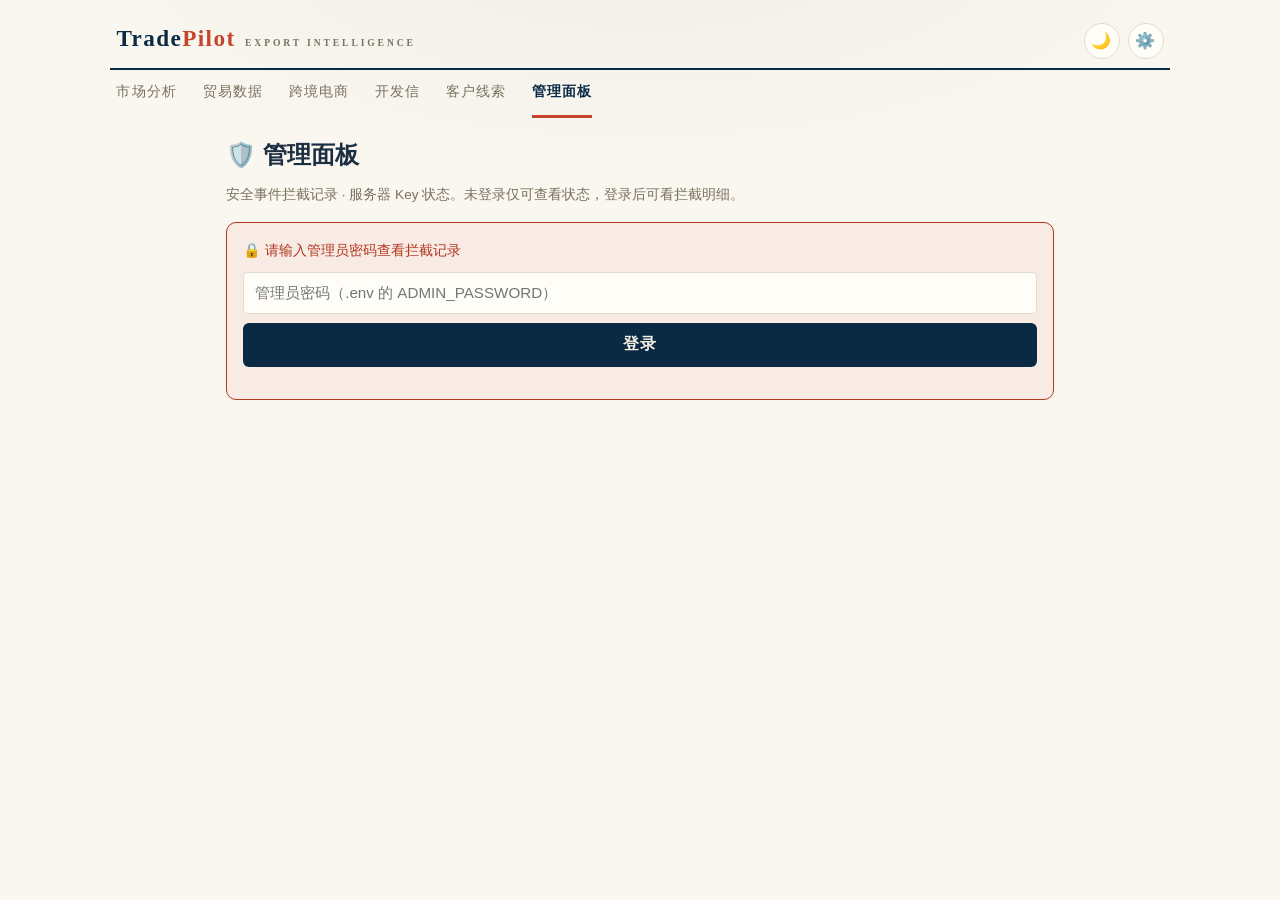
==== static/admin.html @ b552e44a "feat: v1.0.0 — 权限层+安全加固+Agent+线索+性能+测试/CI+部署 - 阶段1: 管理员账户(session)+匿名演示(服务器Key+IP限流)+access_log 可展示拒" ====
<!DOCTYPE html>
<html lang="zh-CN">
<head>
  <meta charset="UTF-8">
  <meta name="viewport" content="width=device-width, initial-scale=1.0">
  <title>TradePilot AI — 管理面板</title>
  <link rel="stylesheet" href="style.css?v=15">
  <style>
    .admin-form { display: flex; gap: 0.6rem; flex-wrap: wrap; margin-bottom: 1rem; }
    .admin-form input {
      flex: 1; min-width: 180px; padding: 0.7rem; border: 1px solid var(--border);
      border-radius: var(--radius-sm); background: var(--card); color: var(--text); font-size: 0.95rem;
    }
    .stat-grid { display: flex; gap: 0.8rem; flex-wrap: wrap; margin-bottom: 1.2rem; }
    .stat-card {
      flex: 1; min-width: 140px; border: 1px solid var(--border); border-radius: 10px;
      padding: 0.8rem 1rem; background: var(--card); text-align: center;
    }
    .stat-card .num { font-size: 1.5rem; font-weight: 700; color: var(--accent); }
    .stat-card .label { font-size: 0.78rem; color: var(--muted); margin-top: 0.2rem; }
    table.log-table { width: 100%; border-collapse: collapse; font-size: 0.82rem; }
    table.log-table th, table.log-table td {
      border: 1px solid var(--border); padding: 0.4rem 0.6rem; text-align: left; color: var(--text);
    }
    table.log-table th { background: var(--card-2); color: var(--muted); }
    .tag { display: inline-block; padding: 0 0.5rem; border-radius: 999px; font-size: 0.72rem; }
    .tag.blocked { background: rgba(220,38,38,.12); color: var(--error); }
    .tag.ok { background: rgba(13,148,136,.12); color: var(--teal); }
    .key-row { display: flex; justify-content: space-between; padding: 0.3rem 0; font-size: 0.85rem; color: var(--text); border-bottom: 1px dashed var(--border); }
    .key-row .ok { color: var(--teal); }
    .key-row .no { color: var(--muted); }
    .status-line { font-size: 0.85rem; color: var(--muted); margin: 0.5rem 0; }
    .status-line.error { color: var(--error); }
  </style>
</head>
<body>
  <header class="brandbar">
    <a class="brand" href="/">Trade<em>Pilot</em><span class="brand-tag">Export Intelligence</span></a>
    <div class="brand-right">
      <button class="theme-toggle" id="theme-toggle" title="切换主题" aria-label="切换主题">🌙</button>
    </div>
  </header>
  <nav class="nav-line">
    <a href="/">市场分析</a>
    <a href="/trade.html">贸易数据</a>
    <a href="/ecommerce.html">跨境电商</a>
    <a href="/business.html">开发信</a>
    <a href="/leads.html">客户线索</a>
    <a href="/admin.html" class="active">管理面板</a>
  </nav>
  <main style="max-width:860px;margin:0 auto;padding:1.2rem 1rem;">
    <h2 style="margin-bottom:0.4rem;color:var(--text);">🛡️ 管理面板</h2>
    <p style="font-size:.85rem;color:var(--muted);margin-bottom:1rem;">
      安全事件拦截记录 · 服务器 Key 状态。未登录仅可查看状态，登录后可看拦截明细。
    </p>

    <div id="admin-login-box" style="display:none;margin-bottom:1rem;border:1px solid var(--error);border-radius:10px;padding:1rem;background:rgba(220,38,38,.06);">
      <div style="font-size:.88rem;color:var(--error);margin-bottom:0.6rem;">🔒 请输入管理员密码查看拦截记录</div>
      <div class="admin-form">
        <input type="password" id="admin-pw" placeholder="管理员密码（.env 的 ADMIN_PASSWORD）">
        <button class="btn-primary" id="admin-login" style="border:none;border-radius:6px;cursor:pointer;padding:0.7rem 1.4rem;">登录</button>
      </div>
      <div class="status-line error" id="admin-login-hint" style="margin:0;"></div>
    </div>

    <div id="admin-content" hidden>
      <div class="stat-grid">
        <div class="stat-card"><div class="num" id="stat-blocked">—</div><div class="label">累计拦截未授权访问</div></div>
        <div class="stat-card"><div class="num" id="stat-ok">—</div><div class="label">放行安全事件记录</div></div>
        <div class="stat-card"><div class="num" id="stat-keys">—</div><div class="label">已配置 Key 数</div></div>
      </div>
      <h3 style="margin:1rem 0 0.5rem;color:var(--text);">服务器 Key 状态</h3>
      <div id="key-status" style="background:var(--card);border:1px solid var(--border);border-radius:10px;padding:0.8rem 1rem;margin-bottom:1rem;"></div>
      <h3 style="margin:1rem 0 0.5rem;color:var(--text);">最近拦截/安全事件（50 条）</h3>
      <div style="overflow-x:auto;">
        <table class="log-table">
          <thead><tr><th>时间</th><th>IP</th><th>动作</th><th>结果</th><th>路径</th></tr></thead>
          <tbody id="log-body"></tbody>
        </table>
      </div>
    </div>
    <div class="status-line" id="admin-status"></div>
  </main>

  <script>
    (function () {
      const btn = document.getElementById('theme-toggle');
      const saved = localStorage.getItem('tradepilot-theme');
      if (saved === 'dark') document.documentElement.classList.add('dark');
      btn.textContent = saved === 'dark' ? '☀️' : '🌙';
      btn.addEventListener('click', () => {
        const dark = document.documentElement.classList.toggle('dark');
        localStorage.setItem('tradepilot-theme', dark ? 'dark' : 'light');
        btn.textContent = dark ? '☀️' : '🌙';
      });
    })();

    const loginBox = document.getElementById('admin-login-box');
    const content = document.getElementById('admin-content');
    const statusEl = document.getElementById('admin-status');
    const loginHint = document.getElementById('admin-login-hint');

    function esc(s) { return String(s == null ? '' : s).replace(/</g, '&lt;'); }

    async function loadKeys() {
      try {
        const resp = await fetch('/api/settings');
        const s = await resp.json();
        const keyDefs = [
          ['DEEPSEEK_API_KEY', 'DeepSeek Key'], ['AI_API_KEY', 'AI Key'],
          ['TAVILY_API_KEY', 'Tavily/搜索 Key'], ['EBAY_APP_ID', 'eBay App ID'],
          ['ALIEXPRESS_APP_KEY', '速卖通 Key'],
        ];
        const box = document.getElementById('key-status');
        box.innerHTML = '';
        let cnt = 0;
        keyDefs.forEach(function (k) {
          const ok = !!s[k[0]];
          if (ok) cnt++;
          const row = document.createElement('div');
          row.className = 'key-row';
          row.innerHTML = '<span>' + esc(k[1]) + '</span><span class="' + (ok ? 'ok' : 'no') + '">' + (ok ? '✅ 已配置' : '未配置') + '</span>';
          box.appendChild(row);
        });
        const p = document.createElement('div');
        p.className = 'key-row';
        p.innerHTML = '<span>AI 提供商</span><span>' + esc(s.AI_PROVIDER || 'deepseek') + ' · ' + esc(s.AI_MODEL || '') + '</span>';
        box.appendChild(p);
        document.getElementById('stat-keys').textContent = cnt + '/5';
        return !!s.is_admin;
      } catch (_) { return false; }
    }

    async function loadLog() {
      try {
        const resp = await fetch('/api/admin/access-log');
        if (resp.status === 401) { statusEl.textContent = '未登录，无法查看拦截记录'; return false; }
        if (!resp.ok) { statusEl.textContent = '加载失败（HTTP ' + resp.status + '）'; return false; }
        const data = await resp.json();
        document.getElementById('stat-blocked').textContent = data.blocked_count;
        document.getElementById('stat-ok').textContent = data.ok_count;
        const tbody = document.getElementById('log-body');
        tbody.innerHTML = '';
        (data.recent || []).forEach(function (r) {
          const tr = document.createElement('tr');
          tr.innerHTML =
            '<td>' + esc((r.created_at || '').replace('T', ' ').slice(0, 19)) + '</td>' +
            '<td>' + esc(r.ip) + '</td>' +
            '<td>' + esc(r.action) + '</td>' +
            '<td><span class="tag ' + (r.result === 'ok' ? 'ok' : 'blocked') + '">' + (r.result === 'ok' ? '放行' : '拦截') + '</span></td>' +
            '<td>' + esc(r.path) + '</td>';
          tbody.appendChild(tr);
        });
        return true;
      } catch (_) { statusEl.textContent = '网络错误'; return false; }
    }

    async function refresh() {
      const isAdmin = await loadKeys();
      if (isAdmin) {
        loginBox.style.display = 'none';
        content.hidden = false;
        await loadLog();
      } else {
        loginBox.style.display = 'block';
        content.hidden = true;
        document.getElementById('admin-login-hint').textContent = '';
        document.getElementById('stat-blocked').textContent = '🔒';
      }
    }

    document.getElementById('admin-login').addEventListener('click', async () => {
      const pw = document.getElementById('admin-pw').value;
      if (!pw) { loginHint.textContent = '请输入密码'; return; }
      try {
        const resp = await fetch('/api/admin/login', {
          method: 'POST',
          headers: { 'Content-Type': 'application/json' },
          body: JSON.stringify({ password: pw }),
        });
        if (resp.ok) {
          loginHint.textContent = '';
          await refresh();
        } else {
          loginHint.textContent = '密码错误';
        }
      } catch (_) { loginHint.textContent = '网络错误'; }
    });
    document.getElementById('admin-pw').addEventListener('keydown', function (e) {
      if (e.key === 'Enter') document.getElementById('admin-login').click();
    });

    refresh();
  </script>
  <script src="settings.js?v=19"></script>
</body>
</html>
---- static/style.css ----
/* ============================================================
   TradePilot AI — 设计系统 v4「远洋港」
   主题：暖色纸感底 + 深海蓝 + 朱红 · 衬线标题 · 双线导航
   灵感：国际航运集团官网（提单/港务的稳重商务感）
   ============================================================ */

:root {
  /* 调色板（浅色） */
  --bg: #faf7f0;
  --bg-glow: rgba(18, 60, 92, 0.05);
  --card: #fffdf8;
  --card-2: #f5f0e3;
  --border: #e3dccd;
  --accent: #c4452c;        /* 朱红 */
  --accent-soft: rgba(196, 69, 44, 0.08);
  --navy: #123c5c;          /* 深海蓝 */
  --navy-deep: #0a2a44;     /* 深海军蓝 */
  --gold: #b8860b;
  --teal: #0d9488;
  --text: #1c2f42;
  --muted: #7a715f;
  --error: #b3361f;

  /* 字体 */
  --serif: "Noto Serif SC", "Songti SC", "SimSun", serif;
  --sans: "Noto Sans SC", "Microsoft YaHei", "PingFang SC", sans-serif;

  /* 布局 */
  --radius: 6px;            /* 方角：单据/航海的硬朗感 */
  --radius-sm: 4px;
  --max-w: 880px;
  --line-w: 1.5px;
}

/* ============ 夜间模式（跟随系统） ============ */
@media (prefers-color-scheme: dark) {
  :root {
    --bg: #0f1c28;
    --bg-glow: rgba(66, 135, 245, 0.07);
    --card: #15263a;
    --card-2: #101e2f;
    --border: #2a3d55;
    --accent: #e06a4c;
    --accent-soft: rgba(224, 106, 76, 0.13);
    --navy: #7fb3d9;
    --navy-deep: #c9dcee;
    --gold: #d9a94a;
    --teal: #3db9ac;
    --text: #e7edf4;
    --muted: #9aa8ba;
    --error: #ff8060;
  }
}

/* 手动主题覆盖（点按钮切换后生效，优先级最高） */
:root[data-theme="dark"] {
  --bg: #0f1c28;
  --bg-glow: rgba(66, 135, 245, 0.07);
  --card: #15263a;
  --card-2: #101e2f;
  --border: #2a3d55;
  --accent: #e06a4c;
  --accent-soft: rgba(224, 106, 76, 0.13);
  --navy: #7fb3d9;
  --navy-deep: #c9dcee;
  --gold: #d9a94a;
  --teal: #3db9ac;
  --text: #e7edf4;
  --muted: #9aa8ba;
  --error: #ff8060;
}

* { margin: 0; padding: 0; box-sizing: border-box; }

body {
  background:
    radial-gradient(900px 380px at 50% -80px, var(--bg-glow), transparent 70%),
    var(--bg);
  color: var(--text);
  font-family: var(--sans);
  line-height: 1.7;
  padding: 0 1rem 2.5rem;
  min-height: 100vh;
  animation: page-in 0.4s ease;
}

@keyframes page-in {
  from { opacity: 0; transform: translateY(6px); }
  to { opacity: 1; transform: none; }
}

/* ============ 顶部品牌栏 ============ */

.brandbar {
  max-width: 1060px;
  margin: 0 auto;
  padding: 1.2rem 0.4rem 0.6rem;
  display: flex;
  align-items: baseline;
  justify-content: space-between;
  flex-wrap: wrap;
  gap: 0.4rem;
}
.brandbar .brand {
  font-family: var(--serif);
  font-size: 1.45rem;
  font-weight: 700;
  letter-spacing: 0.06em;
  color: var(--navy-deep);
  text-decoration: none;
}
.brandbar .brand em { font-style: normal; color: var(--accent); }
.brandbar .brand-tag {
  font-size: 0.6rem;
  letter-spacing: 0.3em;
  text-transform: uppercase;
  color: var(--muted);
  margin-left: 0.6rem;
}
.brandbar .brand-right { display: flex; align-items: center; gap: 0.5rem; }

/* ============ 主题切换按钮 ============ */

.theme-toggle {
  width: 36px;
  height: 36px;
  border-radius: 50%;
  border: 1px solid var(--border);
  background: var(--card);
  color: var(--text);
  font-size: 1rem;
  cursor: pointer;
  display: flex;
  align-items: center;
  justify-content: center;
  transition: all 0.2s ease;
  z-index: 50;
  padding: 0;
}
.theme-toggle:hover { border-color: var(--accent); transform: scale(1.06); }

/* ============ 导航（双线 + 下划线态） ============ */

.nav-line {
  max-width: 1060px;
  margin: 0 auto;
  border-top: 2px solid var(--navy-deep);
  padding: 0 0.4rem;
  display: flex;
  gap: 1.6rem;
  flex-wrap: wrap;
}
.nav-line a {
  padding: 0.62rem 0 0.7rem;
  text-decoration: none;
  color: var(--muted);
  font-size: 0.88rem;
  letter-spacing: 0.08em;
  border-bottom: 3px solid transparent;
  margin-bottom: -2px;
  transition: all 0.15s ease;
}
.nav-line a:hover { color: var(--navy-deep); }
.nav-line a.active {
  color: var(--navy-deep);
  font-weight: 700;
  border-bottom-color: var(--accent);
}

/* ============ Hero ============ */

.hero { text-align: center; margin: 2rem auto 1.8rem; max-width: 1060px; padding: 0 0.4rem; }

.eyebrow {
  display: inline-block;
  color: var(--gold);
  font-size: 0.72rem;
  letter-spacing: 0.28em;
  text-transform: uppercase;
  margin-bottom: 0.7rem;
}

.hero h1 {
  font-family: var(--serif);
  font-size: 2.5rem;
  font-weight: 700;
  letter-spacing: 0.05em;
  color: var(--navy-deep);
}

.hero .subtitle { color: var(--muted); margin-top: 0.5rem; font-size: 0.95rem; }

/* 航线刻度：签名装饰线（hero 底部） */
.route-line {
  display: flex;
  align-items: center;
  gap: 0.9rem;
  max-width: 300px;
  margin: 1rem auto 0;
}
.route-line::before,
.route-line::after {
  content: "";
  flex: 1;
  height: 1px;
  background: var(--border);
}
.route-line span {
  width: 9px;
  height: 9px;
  border-radius: 50%;
  background: var(--accent);
  box-shadow: 0 0 0 4px rgba(196, 69, 44, 0.12);
}

/* ============ 布局 ============ */

main { max-width: var(--max-w); margin: 0 auto; }

.card {
  background: var(--card);
  border: var(--line-w) solid var(--border);
  border-radius: var(--radius);
  padding: 1.6rem 1.8rem;
  box-shadow: 0 14px 40px rgba(10, 42, 68, 0.06);
}

/* ============ 表单（下划线式） ============ */

.form-row { display: flex; align-items: center; gap: 1rem; margin-bottom: 1.15rem; }
.form-row label {
  flex: 0 0 4.8rem;
  color: var(--muted);
  font-size: 0.82rem;
  letter-spacing: 0.14em;
}
.form-row input,
.form-row textarea,
.form-row select {
  flex: 1;
  padding: 0.55rem 0.1rem;
  border: none;
  border-bottom: 1.5px solid var(--border);
  border-radius: 0;
  background: transparent;
  color: var(--text);
  font-size: 0.98rem;
  font-family: inherit;
  transition: border-color 0.15s ease;
}
.form-row textarea { min-height: 4.2em; resize: vertical; }
.form-row input::placeholder { color: #b3aa93; }
.form-row input:focus,
.form-row textarea:focus,
.form-row select:focus {
  outline: none;
  border-bottom-color: var(--accent);
}
.form-row select { cursor: pointer; }

.year-pair { flex: 1; display: flex; align-items: center; gap: 0.6rem; }
.year-pair input { flex: 1; }
.year-sep { color: var(--muted); font-size: 0.85rem; white-space: nowrap; }

/* ============ 按钮 ============ */

button {
  width: 100%;
  padding: 0.72rem;
  border: none;
  border-radius: var(--radius-sm);
  background: var(--navy-deep);
  color: #f5efe2;
  font-size: 0.98rem;
  font-weight: 700;
  font-family: inherit;
  letter-spacing: 0.08em;
  cursor: pointer;
  transition: background 0.15s ease, transform 0.05s ease;
}
button:hover:not(:disabled) { background: var(--accent); }
button:active:not(:disabled) { transform: translateY(1px); }
button:disabled { opacity: 0.55; cursor: not-allowed; }
button.loading { animation: pulse 1.2s infinite; }
@keyframes pulse { 50% { opacity: 0.5; } }

.btn-row { display: flex; gap: 0.8rem; }
.btn-row .btn-primary { flex: 1; }
.btn-row .btn-secondary {
  flex: 1;
  padding: 0.72rem;
  border: 1px solid var(--navy);
  border-radius: var(--radius-sm);
  background: transparent;
  color: var(--navy);
  font-size: 0.95rem;
  font-weight: 600;
  cursor: pointer;
  transition: background 0.15s ease;
}
.btn-row .btn-secondary:hover { background: var(--accent-soft); }

.btn-inline {
  width: auto;
  padding: 0.5rem 1rem;
  border: 1px solid var(--navy);
  border-radius: var(--radius-sm);
  background: transparent;
  color: var(--navy);
  font-size: 0.85rem;
  cursor: pointer;
}
.btn-inline:hover { background: var(--accent-soft); }

/* ============ 状态提示 ============ */

.status { margin-top: 0.9rem; min-height: 1.5rem; font-size: 0.88rem; }
.status.info { color: var(--muted); }
.status.error { color: var(--error); }

/* ============ 统计卡片 ============ */

.stats { display: flex; gap: 1rem; margin-top: 1.4rem; }
.stat {
  flex: 1;
  background: var(--card);
  border: var(--line-w) solid var(--border);
  border-left: 3px solid var(--accent);
  border-radius: var(--radius-sm);
  padding: 0.9rem 1rem;
  text-align: center;
}
.stat .num {
  font-size: 1.45rem;
  font-weight: 700;
  color: var(--navy-deep);
  font-variant-numeric: tabular-nums;
}
.stat .lbl { color: var(--muted); font-size: 0.78rem; margin-top: 0.15rem; }

/* ============ 双栏仪表盘（市场分析页） ============ */

.dash {
  margin-top: 1.4rem;
  display: grid;
  grid-template-columns: 2fr 1fr;
  gap: 1rem;
  align-items: start;
}
.dash[hidden] { display: none; }  /* hidden 优先：无数据时不显示空架子 */
.dash-left { display: flex; flex-direction: column; gap: 1rem; }
.dash-right {
  background: var(--card);
  border: var(--line-w) solid var(--border);
  border-radius: var(--radius);
  padding: 1.3rem 1.4rem;
}
.dash-right h4 {
  font-family: var(--serif);
  font-size: 1rem;
  font-weight: 700;
  color: var(--navy-deep);
  padding-bottom: 0.5rem;
  border-bottom: 2px solid var(--navy-deep);
  margin-bottom: 0.6rem;
  letter-spacing: 0.04em;
}
.evid { list-style: none; }
.evid li {
  display: flex;
  align-items: flex-start;
  gap: 0.6rem;
  padding: 0.55rem 0;
  border-bottom: 1px dashed var(--border);
  font-size: 0.84rem;
  line-height: 1.5;
}
.evid li > span:nth-child(2) { flex: 1; word-break: break-word; }
.evid li:last-child { border-bottom: none; }
.evid .src {
  flex: 0 0 auto;
  font-size: 0.62rem;
  letter-spacing: 0.08em;
  background: var(--card-2);
  padding: 0.14rem 0.5rem;
  border-radius: 2px;
  color: var(--navy);
  white-space: nowrap;
}
.evid .ok { margin-left: auto; color: #2e7d32; font-size: 0.85rem; font-weight: 700; }
.evid-seal {
  margin-top: 1rem;
  text-align: center;
  font-family: var(--serif);
  font-size: 0.85rem;
  color: var(--muted);
}
.evid-seal b { color: var(--accent); }

.kpis { display: grid; grid-template-columns: repeat(3, 1fr); gap: 0.8rem; }
.kpi {
  background: var(--card);
  border: var(--line-w) solid var(--border);
  border-left: 3px solid var(--accent);
  border-radius: var(--radius-sm);
  padding: 0.9rem 1rem;
}
.kpi:nth-child(2) { border-left-color: var(--gold); }
.kpi:nth-child(3) { border-left-color: var(--navy); }
.kpi-v {
  font-family: var(--serif);
  font-size: 1.5rem;
  font-weight: 700;
  color: var(--navy-deep);
  font-variant-numeric: tabular-nums;
  line-height: 1.3;
}
.kpi-l { font-size: 0.72rem; color: var(--muted); margin-top: 0.15rem; }
.kpi-tag { font-size: 0.58rem; color: var(--muted); letter-spacing: 0.05em; margin-top: 0.2rem; }

.chart-ph-wrap {
  background: var(--card);
  border: var(--line-w) solid var(--border);
  border-radius: var(--radius);
  padding: 1rem 1.1rem;
}
.chart-ph-title {
  font-family: var(--serif);
  font-size: 0.9rem;
  font-weight: 700;
  color: var(--navy-deep);
  margin-bottom: 0.4rem;
}
#trend-chart { width: 100%; height: 220px; }

@media (max-width: 860px) {
  .dash { grid-template-columns: 1fr; }
  .kpis { grid-template-columns: 1fr; }
}

/* ============ 图表 ============ */

.chart-box {
  margin-top: 1.2rem;
  background: var(--card);
  border: var(--line-w) solid var(--border);
  border-radius: var(--radius);
  padding: 1.2rem 1.1rem;
}
#trend-chart { width: 100%; height: 340px; }
.meta { color: var(--muted); font-size: 0.8rem; margin-top: 0.5rem; }

/* ============ 报告渲染（市场分析页） ============ */

.report {
  margin-top: 1.4rem;
  background: var(--card);
  border: var(--line-w) solid var(--border);
  border-radius: var(--radius);
  padding: 1.6rem 2rem;
}
.report h1 { font-family: var(--serif); font-size: 1.5rem; margin-bottom: 1rem; color: var(--navy-deep); }
.report h2 {
  font-family: var(--serif);
  font-size: 1.1rem;
  margin: 1.4rem 0 0.6rem;
  padding-bottom: 0.4rem;
  border-bottom: 2px solid var(--navy-deep);
  color: var(--text);
}
.report ul, .report ol { padding-left: 1.4rem; }
.report li { margin: 0.2rem 0; }
.report table {
  width: 100%;
  border-collapse: collapse;
  margin: 0.5rem 0;
  font-size: 0.92rem;
}
.report th, .report td {
  border: 1px solid var(--border);
  padding: 0.45rem 0.7rem;
  text-align: left;
}
.report th { background: var(--card-2); color: var(--muted); font-weight: 600; }

/* ============ 页脚 ============ */

footer {
  text-align: center;
  color: var(--muted);
  font-size: 0.76rem;
  margin-top: 2.8rem;
  opacity: 0.9;
  border-top: 1px solid var(--border);
  padding-top: 1.2rem;
  max-width: 1060px;
  margin-left: auto;
  margin-right: auto;
}

/* ============ 响应式 ============ */

@media (max-width: 640px) {
  body { padding: 0 0.8rem 2rem; }
  .hero h1 { font-size: 1.9rem; }
  .form-row { flex-direction: column; align-items: stretch; gap: 0.4rem; }
  .form-row label { flex: none; }
  .stats { flex-direction: column; }
  .btn-row { flex-direction: column; }
  .card { padding: 1.2rem; }
  .report { padding: 1.2rem; }
  .nav-line { gap: 0.9rem; }
}
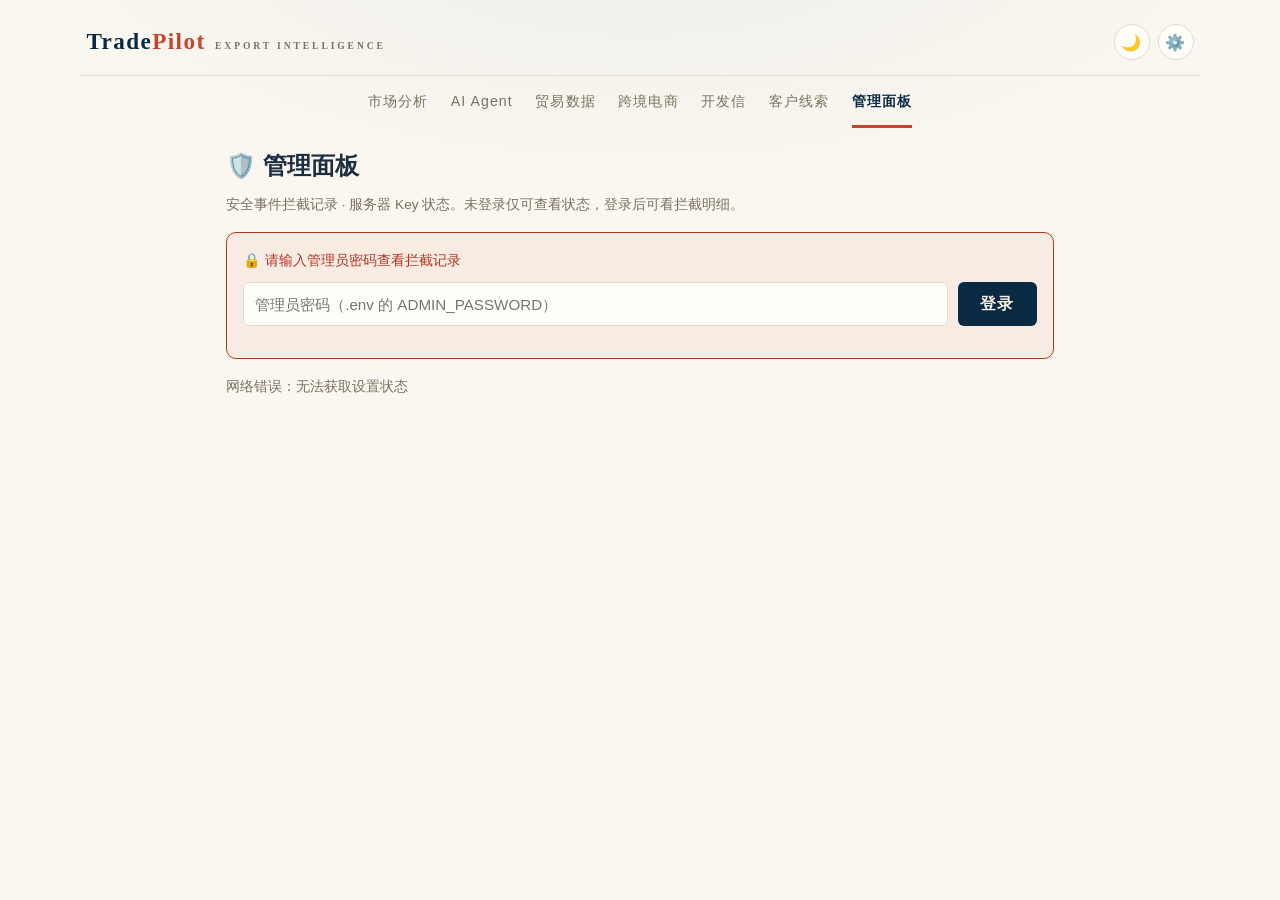
==== commit b75025f0: "style: 首页排版重构 — 模块网格一级入口 + 快速分析卡片 - 布局: max-width 880→1120, 圆角/边框/间距统一(方角→现代产品感) - 表单: 下划线式→独立输入框(浅底" ====
--- a/static/admin.html
+++ b/static/admin.html
@@ -4,7 +4,7 @@
   <meta charset="UTF-8">
   <meta name="viewport" content="width=device-width, initial-scale=1.0">
   <title>TradePilot AI — 管理面板</title>
-  <link rel="stylesheet" href="style.css?v=15">
+  <link rel="stylesheet" href="style.css?v=16">
   <style>
     .admin-form { display: flex; gap: 0.6rem; flex-wrap: wrap; margin-bottom: 1rem; }
     .admin-form input {
@@ -42,6 +42,7 @@
   </header>
   <nav class="nav-line">
     <a href="/">市场分析</a>
+    <a href="/agent.html">AI Agent</a>
     <a href="/trade.html">贸易数据</a>
     <a href="/ecommerce.html">跨境电商</a>
     <a href="/business.html">开发信</a>
@@ -84,14 +85,17 @@
 
   <script>
     (function () {
+      // 主题切换与 theme.js 对齐：用 data-theme 属性（style.css 只有 [data-theme="dark"] 规则，
+      // 此前用 .dark class 导致暗色永远不生效——回归修复）
       const btn = document.getElementById('theme-toggle');
       const saved = localStorage.getItem('tradepilot-theme');
-      if (saved === 'dark') document.documentElement.classList.add('dark');
+      if (saved === 'dark') document.documentElement.setAttribute('data-theme', 'dark');
       btn.textContent = saved === 'dark' ? '☀️' : '🌙';
       btn.addEventListener('click', () => {
-        const dark = document.documentElement.classList.toggle('dark');
-        localStorage.setItem('tradepilot-theme', dark ? 'dark' : 'light');
-        btn.textContent = dark ? '☀️' : '🌙';
+        const dark = document.documentElement.getAttribute('data-theme') === 'dark';
+        document.documentElement.setAttribute('data-theme', dark ? 'light' : 'dark');
+        localStorage.setItem('tradepilot-theme', dark ? 'light' : 'dark');
+        btn.textContent = dark ? '🌙' : '☀️';
       });
     })();
 
@@ -106,10 +110,12 @@
       try {
         const resp = await fetch('/api/settings');
         const s = await resp.json();
+        // 与后端 get_keys_status 口径一致：10 个键全列（回归修复：此前只列 5 个）
         const keyDefs = [
           ['DEEPSEEK_API_KEY', 'DeepSeek Key'], ['AI_API_KEY', 'AI Key'],
-          ['TAVILY_API_KEY', 'Tavily/搜索 Key'], ['EBAY_APP_ID', 'eBay App ID'],
-          ['ALIEXPRESS_APP_KEY', '速卖通 Key'],
+          ['TAVILY_API_KEY', 'Tavily Key'], ['SEARCH_API_KEY', '搜索 API Key'],
+          ['EBAY_APP_ID', 'eBay App ID'], ['EBAY_CLIENT_SECRET', 'eBay Secret'],
+          ['ALIEXPRESS_APP_KEY', '速卖通 Key'], ['ALIEXPRESS_APP_SECRET', '速卖通 Secret'],
         ];
         const box = document.getElementById('key-status');
         box.innerHTML = '';
@@ -126,16 +132,24 @@
         p.className = 'key-row';
         p.innerHTML = '<span>AI 提供商</span><span>' + esc(s.AI_PROVIDER || 'deepseek') + ' · ' + esc(s.AI_MODEL || '') + '</span>';
         box.appendChild(p);
-        document.getElementById('stat-keys').textContent = cnt + '/5';
+        document.getElementById('stat-keys').textContent = cnt + '/8';
         return !!s.is_admin;
-      } catch (_) { return false; }
+      } catch (_) {
+        statusEl.textContent = '网络错误：无法获取设置状态';
+        return false;
+      }
     }
 
     async function loadLog() {
       try {
         const resp = await fetch('/api/admin/access-log');
         if (resp.status === 401) { statusEl.textContent = '未登录，无法查看拦截记录'; return false; }
-        if (!resp.ok) { statusEl.textContent = '加载失败（HTTP ' + resp.status + '）'; return false; }
+        if (!resp.ok) {
+          let detail = '';
+          try { detail = (await resp.json()).detail || ''; } catch (_) {}
+          statusEl.textContent = '加载失败（HTTP ' + resp.status + '）' + (detail ? '：' + detail : '');
+          return false;
+        }
         const data = await resp.json();
         document.getElementById('stat-blocked').textContent = data.blocked_count;
         document.getElementById('stat-ok').textContent = data.ok_count;
--- a/static/style.css
+++ b/static/style.css
@@ -26,10 +26,10 @@
   --sans: "Noto Sans SC", "Microsoft YaHei", "PingFang SC", sans-serif;
 
   /* 布局 */
-  --radius: 6px;            /* 方角：单据/航海的硬朗感 */
-  --radius-sm: 4px;
-  --max-w: 880px;
-  --line-w: 1.5px;
+  --radius: 10px;           /* 圆角：现代产品感 */
+  --radius-sm: 6px;
+  --max-w: 1120px;
+  --line-w: 1px;
 }
 
 /* ============ 夜间模式（跟随系统） ============ */
@@ -92,11 +92,11 @@
 /* ============ 顶部品牌栏 ============ */
 
 .brandbar {
-  max-width: 1060px;
+  max-width: var(--max-w);
   margin: 0 auto;
-  padding: 1.2rem 0.4rem 0.6rem;
+  padding: 1.4rem 0.4rem 0.8rem;
   display: flex;
-  align-items: baseline;
+  align-items: center;
   justify-content: space-between;
   flex-wrap: wrap;
   gap: 0.4rem;
@@ -142,13 +142,14 @@
 /* ============ 导航（双线 + 下划线态） ============ */
 
 .nav-line {
-  max-width: 1060px;
+  max-width: var(--max-w);
   margin: 0 auto;
-  border-top: 2px solid var(--navy-deep);
-  padding: 0 0.4rem;
+  border-top: 1px solid var(--border);
+  padding: 0.3rem 0.4rem 0;
   display: flex;
-  gap: 1.6rem;
+  gap: 1.4rem;
   flex-wrap: wrap;
+  justify-content: center;
 }
 .nav-line a {
   padding: 0.62rem 0 0.7rem;
@@ -169,7 +170,7 @@
 
 /* ============ Hero ============ */
 
-.hero { text-align: center; margin: 2rem auto 1.8rem; max-width: 1060px; padding: 0 0.4rem; }
+.hero { text-align: center; margin: 2.2rem auto 2rem; max-width: var(--max-w); padding: 0 0.4rem; }
 
 .eyebrow {
   display: inline-block;
@@ -182,13 +183,13 @@
 
 .hero h1 {
   font-family: var(--serif);
-  font-size: 2.5rem;
+  font-size: 2.6rem;
   font-weight: 700;
   letter-spacing: 0.05em;
   color: var(--navy-deep);
 }
 
-.hero .subtitle { color: var(--muted); margin-top: 0.5rem; font-size: 0.95rem; }
+.hero .subtitle { color: var(--muted); margin-top: 0.6rem; font-size: 1rem; }
 
 /* 航线刻度：签名装饰线（hero 底部） */
 .route-line {
@@ -219,34 +220,76 @@
 
 .card {
   background: var(--card);
-  border: var(--line-w) solid var(--border);
+  border: 1px solid var(--border);
   border-radius: var(--radius);
   padding: 1.6rem 1.8rem;
-  box-shadow: 0 14px 40px rgba(10, 42, 68, 0.06);
-}
-
-/* ============ 表单（下划线式） ============ */
-
-.form-row { display: flex; align-items: center; gap: 1rem; margin-bottom: 1.15rem; }
+  box-shadow: 0 10px 30px rgba(10, 42, 68, 0.05);
+  margin-bottom: 1.5rem;
+}
+
+/* ============ 业务模块网格（首页一级入口） ============ */
+
+.module-grid {
+  display: grid;
+  grid-template-columns: repeat(auto-fill, minmax(200px, 1fr));
+  gap: 1rem;
+  margin-bottom: 1.5rem;
+}
+.module-card {
+  display: flex;
+  flex-direction: column;
+  gap: 0.35rem;
+  text-decoration: none;
+  background: var(--card);
+  border: 1px solid var(--border);
+  border-radius: var(--radius);
+  padding: 1.2rem 1.2rem 1rem;
+  color: var(--text);
+  transition: transform 0.15s ease, box-shadow 0.15s ease, border-color 0.15s ease;
+}
+.module-card:hover {
+  transform: translateY(-3px);
+  box-shadow: 0 10px 24px rgba(10, 42, 68, 0.1);
+  border-color: var(--accent);
+}
+.mod-ico { font-size: 1.7rem; line-height: 1; }
+.mod-name { font-weight: 700; font-size: 0.98rem; color: var(--navy-deep); }
+.mod-desc { font-size: 0.8rem; color: var(--muted); line-height: 1.5; }
+.mod-active { border-color: var(--accent); }
+.mod-ai { border-color: var(--accent); background: linear-gradient(180deg, var(--accent-soft), var(--card) 55%); }
+
+/* 区块标题（卡片内） */
+.sec-title {
+  font-family: var(--serif);
+  font-size: 1.15rem;
+  font-weight: 700;
+  color: var(--navy-deep);
+  margin-bottom: 1rem;
+  letter-spacing: 0.03em;
+}
+
+/* ============ 表单（独立输入框式） ============ */
+
+.form-row { display: flex; align-items: center; gap: 1rem; margin-bottom: 1.1rem; }
 .form-row label {
-  flex: 0 0 4.8rem;
+  flex: 0 0 5.2rem;
   color: var(--muted);
-  font-size: 0.82rem;
-  letter-spacing: 0.14em;
+  font-size: 0.86rem;
+  letter-spacing: 0.12em;
+  font-weight: 600;
 }
 .form-row input,
 .form-row textarea,
 .form-row select {
   flex: 1;
-  padding: 0.55rem 0.1rem;
-  border: none;
-  border-bottom: 1.5px solid var(--border);
-  border-radius: 0;
-  background: transparent;
+  padding: 0.62rem 0.85rem;
+  border: 1px solid var(--border);
+  border-radius: var(--radius-sm);
+  background: var(--card-2);
   color: var(--text);
   font-size: 0.98rem;
   font-family: inherit;
-  transition: border-color 0.15s ease;
+  transition: border-color 0.15s ease, box-shadow 0.15s ease;
 }
 .form-row textarea { min-height: 4.2em; resize: vertical; }
 .form-row input::placeholder { color: #b3aa93; }
@@ -254,7 +297,8 @@
 .form-row textarea:focus,
 .form-row select:focus {
   outline: none;
-  border-bottom-color: var(--accent);
+  border-color: var(--accent);
+  box-shadow: 0 0 0 3px var(--accent-soft);
 }
 .form-row select { cursor: pointer; }
 
@@ -265,8 +309,7 @@
 /* ============ 按钮 ============ */
 
 button {
-  width: 100%;
-  padding: 0.72rem;
+  padding: 0.72rem 1.4rem;
   border: none;
   border-radius: var(--radius-sm);
   background: var(--navy-deep);
@@ -284,11 +327,11 @@
 button.loading { animation: pulse 1.2s infinite; }
 @keyframes pulse { 50% { opacity: 0.5; } }
 
-.btn-row { display: flex; gap: 0.8rem; }
+.btn-row { display: flex; gap: 0.8rem; margin-top: 0.4rem; }
 .btn-row .btn-primary { flex: 1; }
 .btn-row .btn-secondary {
   flex: 1;
-  padding: 0.72rem;
+  padding: 0.72rem 1rem;
   border: 1px solid var(--navy);
   border-radius: var(--radius-sm);
   background: transparent;
@@ -351,7 +394,7 @@
 .dash-left { display: flex; flex-direction: column; gap: 1rem; }
 .dash-right {
   background: var(--card);
-  border: var(--line-w) solid var(--border);
+  border: 1px solid var(--border);
   border-radius: var(--radius);
   padding: 1.3rem 1.4rem;
 }
@@ -420,7 +463,7 @@
 
 .chart-ph-wrap {
   background: var(--card);
-  border: var(--line-w) solid var(--border);
+  border: 1px solid var(--border);
   border-radius: var(--radius);
   padding: 1rem 1.1rem;
 }
@@ -443,21 +486,21 @@
 .chart-box {
   margin-top: 1.2rem;
   background: var(--card);
-  border: var(--line-w) solid var(--border);
+  border: 1px solid var(--border);
   border-radius: var(--radius);
   padding: 1.2rem 1.1rem;
 }
-#trend-chart { width: 100%; height: 340px; }
 .meta { color: var(--muted); font-size: 0.8rem; margin-top: 0.5rem; }
 
 /* ============ 报告渲染（市场分析页） ============ */
 
 .report {
   margin-top: 1.4rem;
-  background: var(--card);
-  border: var(--line-w) solid var(--border);
+  margin-bottom: 1.5rem;
+  background: var(--card);
+  border: 1px solid var(--border);
   border-radius: var(--radius);
-  padding: 1.6rem 2rem;
+  padding: 1.8rem 2.2rem;
 }
 .report h1 { font-family: var(--serif); font-size: 1.5rem; margin-bottom: 1rem; color: var(--navy-deep); }
 .report h2 {
@@ -493,7 +536,7 @@
   opacity: 0.9;
   border-top: 1px solid var(--border);
   padding-top: 1.2rem;
-  max-width: 1060px;
+  max-width: var(--max-w);
   margin-left: auto;
   margin-right: auto;
 }
@@ -509,5 +552,5 @@
   .btn-row { flex-direction: column; }
   .card { padding: 1.2rem; }
   .report { padding: 1.2rem; }
-  .nav-line { gap: 0.9rem; }
-}
+  .nav-line { gap: 0.9rem; justify-content: flex-start; }
+}
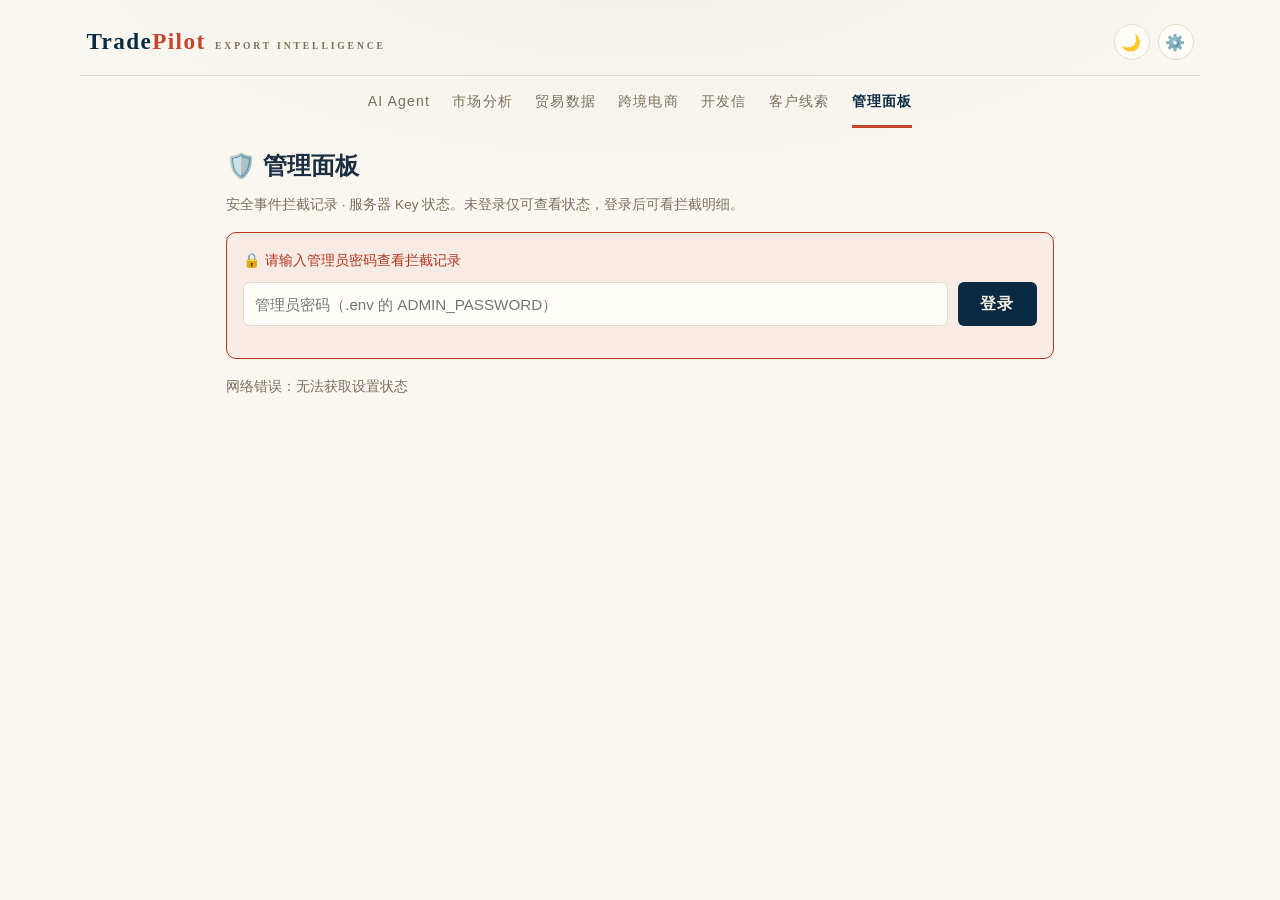
==== commit 0ef0991a: "style: 首页回归纯市场分析 — Agent 移入导航首位 - 导航: 7 页统一 AI Agent 排最前(位置优先, 去红色胶囊视觉) - 首页: 删除内嵌 AI Agent 区块(与 age" ====
--- a/static/admin.html
+++ b/static/admin.html
@@ -4,7 +4,7 @@
   <meta charset="UTF-8">
   <meta name="viewport" content="width=device-width, initial-scale=1.0">
   <title>TradePilot AI — 管理面板</title>
-  <link rel="stylesheet" href="style.css?v=16">
+  <link rel="stylesheet" href="style.css?v=18">
   <style>
     .admin-form { display: flex; gap: 0.6rem; flex-wrap: wrap; margin-bottom: 1rem; }
     .admin-form input {
@@ -41,8 +41,9 @@
     </div>
   </header>
   <nav class="nav-line">
+    <a href="/agent.html">AI Agent</a>
     <a href="/">市场分析</a>
-    <a href="/agent.html">AI Agent</a>
+    
     <a href="/trade.html">贸易数据</a>
     <a href="/ecommerce.html">跨境电商</a>
     <a href="/business.html">开发信</a>
--- a/static/style.css
+++ b/static/style.css
@@ -227,46 +227,6 @@
   margin-bottom: 1.5rem;
 }
 
-/* ============ 业务模块网格（首页一级入口） ============ */
-
-.module-grid {
-  display: grid;
-  grid-template-columns: repeat(auto-fill, minmax(200px, 1fr));
-  gap: 1rem;
-  margin-bottom: 1.5rem;
-}
-.module-card {
-  display: flex;
-  flex-direction: column;
-  gap: 0.35rem;
-  text-decoration: none;
-  background: var(--card);
-  border: 1px solid var(--border);
-  border-radius: var(--radius);
-  padding: 1.2rem 1.2rem 1rem;
-  color: var(--text);
-  transition: transform 0.15s ease, box-shadow 0.15s ease, border-color 0.15s ease;
-}
-.module-card:hover {
-  transform: translateY(-3px);
-  box-shadow: 0 10px 24px rgba(10, 42, 68, 0.1);
-  border-color: var(--accent);
-}
-.mod-ico { font-size: 1.7rem; line-height: 1; }
-.mod-name { font-weight: 700; font-size: 0.98rem; color: var(--navy-deep); }
-.mod-desc { font-size: 0.8rem; color: var(--muted); line-height: 1.5; }
-.mod-active { border-color: var(--accent); }
-.mod-ai { border-color: var(--accent); background: linear-gradient(180deg, var(--accent-soft), var(--card) 55%); }
-
-/* 区块标题（卡片内） */
-.sec-title {
-  font-family: var(--serif);
-  font-size: 1.15rem;
-  font-weight: 700;
-  color: var(--navy-deep);
-  margin-bottom: 1rem;
-  letter-spacing: 0.03em;
-}
 
 /* ============ 表单（独立输入框式） ============ */
 
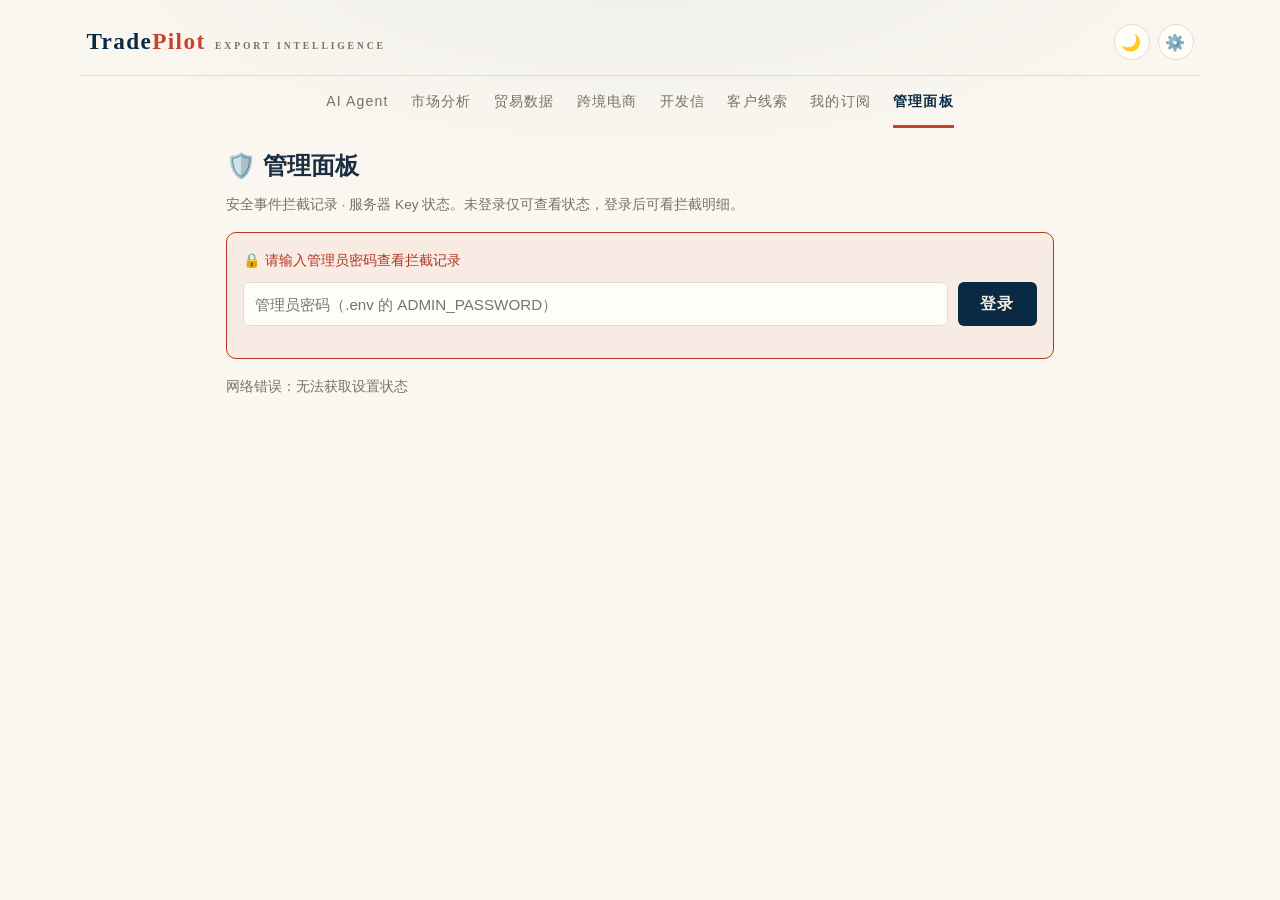
==== commit 58bfdbcd: "feat(business): v1.0.3 业务闭环收口 — 销售漏斗 + 定价建议 + 市场订阅 📈 销售漏斗（线索状态管理）: - leads_funnel 表: new/sent/replie" ====
--- a/static/admin.html
+++ b/static/admin.html
@@ -48,6 +48,7 @@
     <a href="/ecommerce.html">跨境电商</a>
     <a href="/business.html">开发信</a>
     <a href="/leads.html">客户线索</a>
+    <a href="/watch.html">我的订阅</a>
     <a href="/admin.html" class="active">管理面板</a>
   </nav>
   <main style="max-width:860px;margin:0 auto;padding:1.2rem 1rem;">
